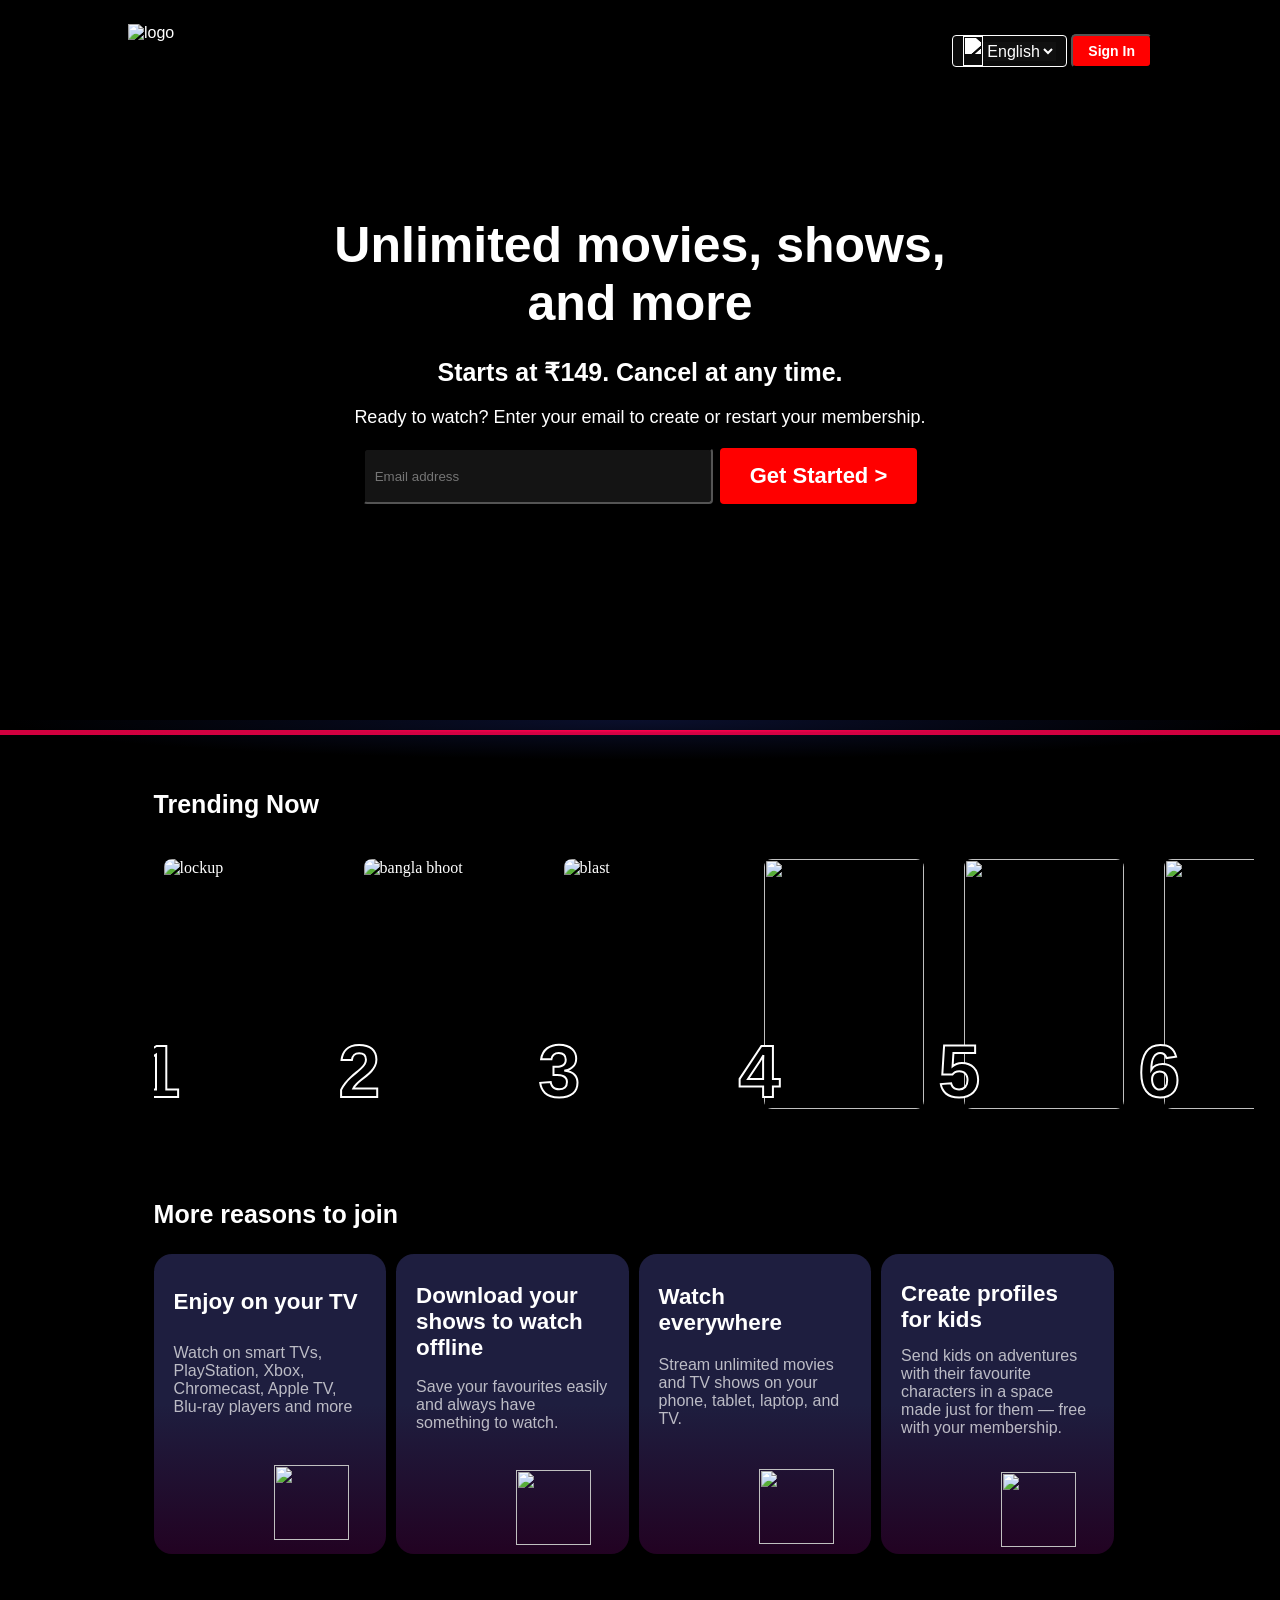
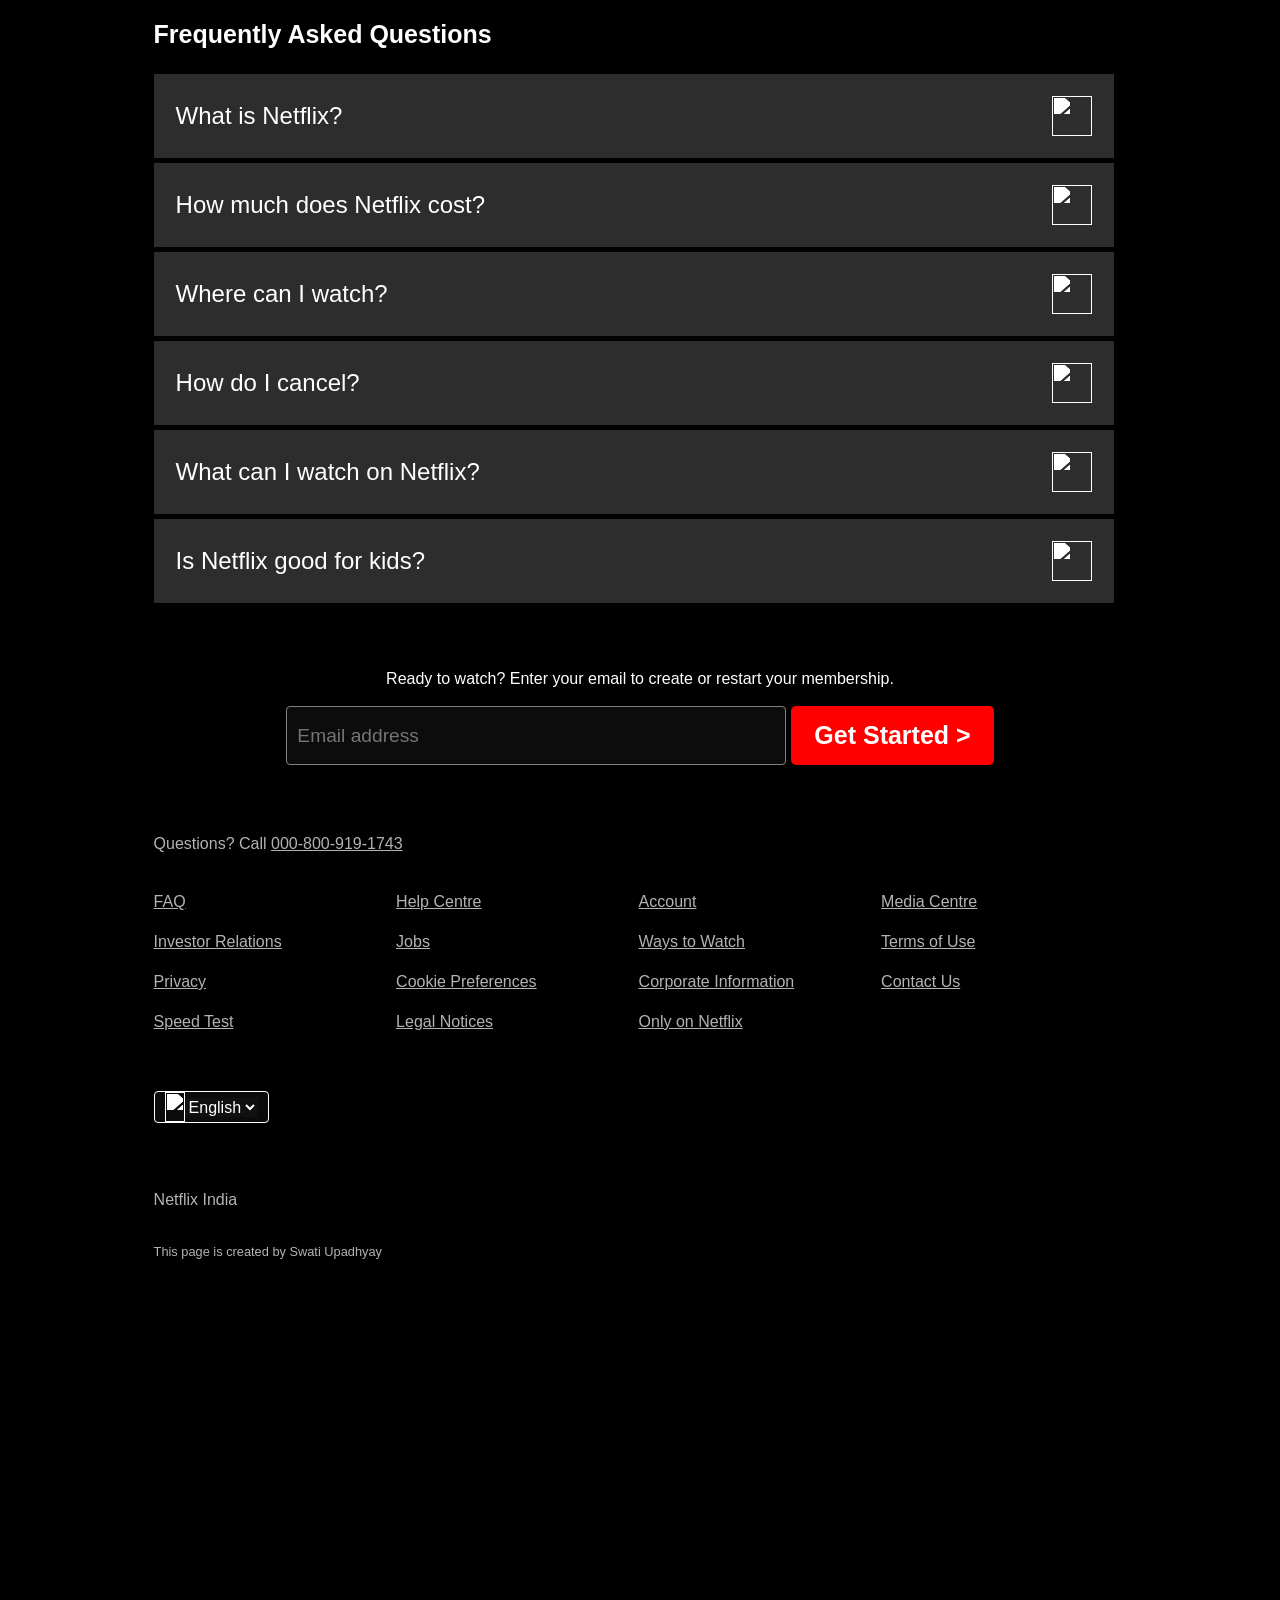
==== Netflix Clone/index.html @ ef4a00c4 "Move project files to repositary root" ====
<!doctype html>
<html lang="en">
  <head>
    <meta charset="UTF-8" />
    <meta name="viewport" content="width=device-width, initial-scale=1.0" />
    <title>Clone Netflix</title>
    <link rel="stylesheet" href="style.css" />
  </head>
  <body>
    <header>
      <div class="box"></div>
      <nav>
        <img  src="./logo.svg" alt="logo" height="45px" width="200px" />
        <div>
          <button class="language-select" style="border:0.5px solid  white;">
            <img src="./ln.svg" alt="" width="20px" height="30px">
            <select >
              <option value="eng">English</option>
              <option value="hind">हिंदी </option>
            </select>
          </button>
          <button class="btn2">Sign In</button>
        </div>
      </nav>
      <div class="content">
        <span>Unlimited movies, shows, and more</span>
        <span>Starts at ₹149. Cancel at any time.</span>
        <span
          >Ready to watch? Enter your email to create or restart your
          membership.</span
        >
        <span class="search">
          <input type="text" placeholder="Email address" />
          <button class="btn-start">Get Started ></button>
        </span>
      </div>
    </header>
    <div class="curved-section">
      
    </div>
    <!-- trending now section -->
    <div class="container">
      <div class="section-title">Trending Now</div>
      <div class="slider">
        <div class="card">
          <img src="./lockup.png" alt="lockup" />
          <div class="number">1</div>
        </div>
        <div class="card">
          <img src="./bangla bhoot.png" alt="bangla bhoot" />
          <div class="number">2</div>
        </div>
        <div class="card">
          <img src="./blast.png" alt="blast" />
          <div class="number">3</div>
        </div>
        <div class="card">
          <img src="./peddi.png" alt="" />
          <div class="number">4</div>
        </div>
        <div class="card">
          <img src="./teach u a lesson.png" alt="" />
          <div class="number">5</div>
        </div>
        <div class="card">
          <img src="./maa behen.png" alt="" />
          <div class="number">6</div>
        </div>
        <div class="card">
          <img src="./the last.png" alt="" />
          <div class="number">7</div>
        </div>
        <div class="card">
          <img src="./dhuran.png" alt="" />
          <div class="number">8</div>
        </div>
        <div class="card">
          <img src="./kaka.png" alt="" />
          <div class="number">9</div>
        </div>
        <div class="card">
          <img src="./sex.png" alt="" />
          <div class="number">10</div>
        </div>
      </div>
    </div>

    <div class="container2">
      <div class="section-title">More reasons to join</div>
      <div class="section">
        <div class="card2">
          <h3>Enjoy on your TV</h3>
          <p>
            Watch on smart TVs, PlayStation, Xbox, Chromecast, Apple TV, Blu-ray
            players and more
          </p>
          <img
            class="small"
            src="./comp.png"
            alt=""
            width="75px"
            height="75px"
          />
        </div>
        <div class="card2">
          <h3>Download your shows to watch offline</h3>
          <p>Save your favourites easily and always have something to watch.</p>
          <img
            class="small"
            src="./smallimg2.png"
            alt=""
            width="75px"
            height="75px"
          />
        </div>
        <div class="card2">
          <h3>Watch everywhere</h3>
          <p>
            Stream unlimited movies and TV shows on your phone, tablet, laptop,
            and TV.
          </p>
          <img
            class="small"
            src="./smallimg3.png"
            alt=""
            width="75px"
            height="75px"
          />
        </div>
        <div class="card2">
          <h3>Create profiles for kids</h3>
          <p>
            Send kids on adventures with their favourite characters in a space
            made just for them — free with your membership.
          </p>
          <img
            class="small"
            src="./smallimage4.png"
            alt=""
            width="75px"
            height="75px"
          />
        </div>
      </div>
    </div>

    <div class="container3">
      <div class="section-title">Frequently Asked Questions</div>
      <div class="questionbox">
        <span class="faq">
          What is Netflix?
          <img class="oop" src="./plus.svg" alt="" height="40px" width="40px" />
        </span>
      </div>
      
      <div class="questionbox">
        <span class="faq">
          How much does Netflix cost?

          <img class="oop" src="./plus.svg" alt="" height="40px" width="40px" />
        </span>
      </div>
      <div class="questionbox">
        <span class="faq">
          Where can I watch?
          <img class="oop" src="./plus.svg" alt="" height="40px" width="40px" />
        </span>
      </div>
      <div class="questionbox">
        <span class="faq">
          How do I cancel?

          <img class="oop" src="./plus.svg" alt="" height="40px" width="40px" />
        </span>
      </div>
      <div class="questionbox">
        <span class="faq">
          What can I watch on Netflix?

          <img class="oop" src="./plus.svg" alt="" height="40px" width="40px" />
        </span>
      </div>
      <div class="questionbox">
        <span class="faq">
          Is Netflix good for kids?
          <img class="oop" src="./plus.svg" alt="" height="40px" width="40px" />
        </span>
      </div>
    </div>
    <div class="content2">
      <p>Ready to watch? Enter your email to create or restart your membership.</p>
            <span class="search" id="search">
              <input type="text" placeholder="Email address">
              <button class="btn-start">Get Started  ></button>
            </span>
    </div>
<!-- footer -->

    <footer>
  <div class="call">
    Questions? Call <a href="#">000-800-919-1743</a>
  </div>
   <div class="foot-grid">
    <div class="foot">
      <a href="#">FAQ</a>
      <a href="#">Investor Relations</a>
      <a href="#">Privacy</a>
      <a href="#">Speed Test</a>
    </div>
    <div class="foot">
      <a href="#">Help Centre</a>
      <a href="#">Jobs</a>
      <a href="#">Cookie Preferences</a>
      <a href="#">Legal Notices</a>
    </div>
    <div class="foot">
      <a href="#">Account</a>
      <a href="#">Ways to Watch</a>
      <a href="#">Corporate Information</a>
      <a href="#">Only on Netflix</a>
    </div>
    <div class="foot">
      <a href="#">Media Centre</a>
      <a href="#">Terms of Use</a>
      <a href="#">Contact Us</a>
     
    </div>
   </div>
   
     <button  id="btn2" class="language-select" style="border:0.5px solid  white;">
            <img src="./ln.svg" alt="" width="20px" height="30px">
            <select >
              <option value="eng">English</option>
              <option value="hind">हिंदी </option>
            </select>
          </button>
   
   <p>Netflix India</p> 
   <p id="para">This page is created by Swati Upadhyay

</p>
    </footer>

    <br /><br /><br /><br /><br /><br /><br /><br /><br /><br /><br /><br /><br /><br /><br /><br /><br /><br /><br /><br />
  </body>
</html>
---- Netflix Clone/style.css ----
* {
  margin: 0;
  padding: 0;
  box-sizing: border-box;
}
body{
  background-color: black;
  color: white;
}

header{
  background-image: url("./bg.png.jpg");
  width: 100%;
  height: 80vh;
  background-size: cover;
  position: relative;
  
}
header .box{
  width: 100%;
  height: 80vh;
  background-color: black;
  opacity: 0.7;
  position: absolute;

}

nav{
    
  width:80%;
    margin:auto;
    display:flex;
    justify-content:space-between;
    align-items:center;
    position:absolute;
    top:24px;
    left:50%;
    transform:translateX(-50%);
    z-index:10;
}
.language-select{
  position: relative;
  display: inline-flex;
  align-items: center;
  justify-content: center;
  background-color: rgba(23,23,23, 0.5);
  border-radius: 4px;
  border: 1px solid white;
  padding: 0px 10px 0px 10px;
  top: 10px;
}

.language-select select option{
  background-color: white;
  color: black;
}
 
select{
  background-color: rgba(23,23,23, 0.5);
  color: white;
  border: none;
   font-size: 1rem;
}
.language-select img{
      filter: brightness(0) invert(1);
}




.btn1{
    padding:10px 15px 10px 15px;
    background-color: rgb(26,26,26,0.9);
    color: white;
    border-radius: 4px;
     font-size: 15px;
    font-weight: 570;
    font-family: Arial, Helvetica, sans-serif;

}
.btn2{
    background-color: red;
    color: white;
    border-radius: 5px;
    padding: 7px 15px 7px 15px;
    font-size: 14px;
    font-weight: 570;
    

}
nav img{
    font-family: Netflix Sans, Helvetica Neue, Segoe UI, Roboto, Ubuntu, sans-serif;
    font-weight: 100;
}
.content{
    display: flex;
    flex-direction: column;
    justify-content: center;
    align-items: center;
    color: white;
    z-index: 10;
    position: relative;
    margin: auto;
    max-width: 38vw;
    height: 100%;
    gap: 10px;
   
    
}
.content> :nth-child(1){
    font-size: 50px;
    font-weight: 700px;
    text-align: center;
    margin: 0px 0px 16px;
    font-family: Helvetica,sans-serif;
    font-weight: bolder;
}
    
.content> :nth-child(2){
  font-size: 25px;
  text-align: center;
  margin: 0px 0px 10px;
  font-weight: bolder;
  font-family: Arial, Helvetica, sans-serif;
  
  }

.content> :nth-child(3){
 
    font-family: Arial, Helvetica, sans-serif;
    font-size: 18px;
  margin: 0px 0px 10px;
}

.search{
  display: flex;
  gap: 2px;
}
.btn-start{
  background-color: red;
  color: white;
  padding: 15px 30px;
  border: 4px;
  text-align: left;
  font-size: 22px;
  border-radius: 4px;
  font-weight: bold;



}
.content input{
  padding: 18px 180px 18px 10px;
  text-align: left;
  border-radius: 4px;
  background-color:rgb(25,25,25,0.8);
  border-color: black;
  margin-right: 5px;
  


}


.curved-section{
  position: relative;
  height: 40px;
  background: radial-gradient(ellipse at top , #0a0f2c 0%,#000 70%);
  overflow: hidden;
}
.curved-section::before{
  position: absolute;
  background: radial-gradient(ellipse at top, rgba(255,0,76,1)0% , rgba(255,0,76,0.8) 40%),rgba(255,0,76,0.1)100%;
  height: 5px;
  content: "";
  top: 10px;
  left: 0;
  right: 0;
}





.container{
 
  height: 380px;
  max-width: 1100px;
  margin-top: 30px;
  margin-left: 12vw;
  margin-right: 12vw;
  width: 100%;

}
.section-title{
  font-size: 25px;
  font-weight: bold;
  margin-bottom: 25px;
  color: white;
  font-family: Arial, Helvetica, sans-serif;
}

.slider{
  display: flex;
  gap: 20px;
  overflow-x:auto;
  scroll-snap-type: x mandatory;
  scrollbar-width: none;
}

.slider::-webkit-scrollbar{
  display: none;
}
.card{
  position: relative;
  flex: 0 0 180px;
  width:  200px;
  height: 280px;
  scroll-snap-align: start;
  border-radius: 8px;
  overflow: visible;
  padding: 15px 10px; 
  transition: transform 0.3s ease, box-shadow ease;
}
.card  img{
  width: 100%;
  height: 100%;
  object-fit: cover;
  display: block;
  border-radius: 8px;
}
.card:hover{
  transform: scale(1.1);
  z-index: 10;
  box-shadow: 0px 10px 20px rgba(255, 255,255);
}
.number{
  position: absolute;
  bottom: 10px;
  left: -15px;
  font-size: 75px;
  color: black;
  -webkit-text-stroke: 2px white;
  font-weight: bold;
  font-family: Arial, Helvetica, sans-serif;
  

}
.container2{
   height: 390px;

  margin-top: 30px;
  margin-left: 12vw;
  margin-right: 12vw;
  width: 75vw;
  overflow:hidden;
}
.section{
  display: flex;
  gap: 10px;
  height: 370px;
  width: 75vw;
}
.card2{

  height: 300px;
  width: 45vw;
  flex: 10px 10px 10px 10px ;
  background: linear-gradient(180deg,#1e1e3f 50%,#220222 100%);
  border-radius: 18px;
  padding: 20px 20px;
  display: flex;
  flex-direction: column;
  justify-content: space-around;
  font-family: Arial, Helvetica, sans-serif;
}
.card2 h3{
  
  font-size: 1.4rem;
}
.card2 p{
  color: rgba(255, 255, 255, 0.7);
}
.small{
  position: relative;
  left: 100px;
  top: 20px;
}
.container3{

  margin-top: 30px;
  margin-left: 12vw;
  margin-right: 12vw;
  width: 75vw;
  overflow:hidden;
  height: 650px;
 
}
.oop{
    width: 40px;
    height: 40px;
    filter: brightness(0) invert(1);
}
.questionbox{
  background-color: #2d2d2d;
  width: 75vw;
  margin: 5px auto;
  
}
.faq{
  display: flex;
  justify-content: space-between;
  align-items: center;
  padding: 22px 22px;
  font-weight: 400;
  font-size: 1.5rem;
  font-family: Arial, Helvetica, sans-serif;

}
.questionbox:hover{
  background-color: #4d4d4d;
}
.content2{
  width: 80vw;
  margin-left: 10vw;
}
.content2 p {
  font-family: Arial, Helvetica, sans-serif;
  text-align: center;
  margin: 0px 0px 18px;

}
.content2 .search{
  display: flex;
  gap: 5px;
  justify-content: center;
}

#search input{
   padding: 12px 372px 12px 10px;
   font-size: 1.2rem;
   background-color: rgb(25,25,25,0.5);
   border: 1px solid gray;
   border-radius: 4px;
   color: white;
}
#search .btn-start{
  border-radius: 5px;
  font-family: Arial, Helvetica, sans-serif;
  font-weight: bold;
   padding: 15px 23px 15px 23px;
   font-size: 25px;
}

footer{
  font-family: Arial, Helvetica, sans-serif;
  margin-top: 70px;
  margin-left: 12vw;
  margin-right: 12vw;
  width: 75vw;  
}
.call{
  color: rgba(255, 255, 255, 0.7);
  margin-bottom: 20px;
}
.call a{
  color: rgba(255, 255, 255, 0.7);

}
.foot-grid{
  display: grid;
  grid-template-columns: repeat(4,1fr);
  gap: 10px;
}
.foot{
  display: flex;
  flex-direction: column;
  gap: 2px;
  width: 100%;
  
}
.foot a{
  color: rgba(255, 255, 255, 0.7);
  padding-top:20px ;
}
footer p{
  color: rgba(255, 255, 255, 0.7);
  padding: 0px;
  margin-top: 75px;
 

}
#para{
  font-size: 0.8rem;
  padding-top: 0px;
  margin-top: 35px;
}

#btn2{
  margin-top: 50px;
}


@media screen and (max-width:768px){

    /* Header */
    header,
    header .box{
        height: 100vh;
    }

    /* Navbar */
    nav{
        width:95%;
        top:10px;
        left:50%;
        transform:translateX(-50%);
        padding:0 10px;
    }

    nav img{
        width:100px;
    }

    .language-select{
        padding:4px 8px;
    }

    select{
        font-size:12px;
    }

    .btn2{
        padding:6px 10px;
        font-size:12px;
    }

    /* Hero content */
    .content{
        width:90%;
        max-width:none;
        padding-top:120px;
        gap:15px;
        text-align:center;
    }

    .content > :nth-child(1){
        font-size:2.3rem;
        line-height:1.2;
        margin-bottom:10px;
    }

    .content > :nth-child(2){
        font-size:1.2rem;
    }

    .content > :nth-child(3){
        font-size:1rem;
    }

    /* Email section */
    .search{
        flex-direction:column;
        width:100%;
        align-items:center;
        gap:10px;
    }

    .content input,
    #search input{
        width:90%;
        padding:15px;
        font-size:1rem;
    }

    .btn-start,
    #search .btn-start{
        width:90%;
        padding:15px;
        font-size:18px;
        text-align:center;
    }

    /* Trending section */
    .container,
    .container2,
    .container3,
    footer{
        width:95%;
        margin:30px auto;
    }

    /* Cards section */
    .section{
        flex-direction:column;
        width:100%;
        height:auto;
        gap:20px;
    }

    .card2{
        width:100%;
        height:auto;
        min-height:220px;
    }

    .small{
        position:static;
        margin-left:auto;
        margin-top:20px;
    }

    /* FAQ */
    .faq{
        font-size:1rem;
        padding:18px;
    }

    .questionbox{
        width:100%;
    }

    /* Footer */
    .foot-grid{
        grid-template-columns:repeat(2,1fr);
        gap:20px;
    }

    footer{
        width:95%;
    }

    /* Prevent horizontal scroll */
    body{
        overflow-x:hidden;
    }
}



.content{
    /* max-width:38vw; */
    width: 90%;
    max-width: 700px
}

.content input{
 
    width: 350px;
    padding: 18px 10px;
    /* padding:18px 180px 18px 10px; */
}

#search input{
    /* padding:12px 372px 12px 10px; */
   
    width: 500px;
    padding: 12px 10px;
}




.content{
    width:90%;
    max-width:700px;
}

.content input{
    width:350px;
    padding:18px 10px;
}

#search input{
    width:500px;
    padding:12px 10px;
}



@media screen and (max-width: 768px) {

    /* General */
    body {
        overflow-x: hidden;
    }

    /* Header */
    header,
    header .box {
        height: 100vh;
    }

    /* Navbar */
    nav {
        width: 95%;
        top: 15px;
        left: 50%;
        transform: translateX(-50%);
    }

    nav img {
        width: 100px;
    }

    .language-select {
        padding: 4px 8px;
    }

    .btn2 {
        padding: 6px 10px;
        font-size: 12px;
    }

    /* Hero Section */
    .content {
        width: 90%;
        max-width: 100%;
        padding-top: 120px;
        gap: 15px;
    }

    .content > :nth-child(1) {
        font-size: 2.2rem;
        line-height: 1.2;
    }

    .content > :nth-child(2) {
        font-size: 1.2rem;
    }

    .content > :nth-child(3) {
        font-size: 1rem;
        text-align: center;
    }

    /* Email form */
    .search {
        flex-direction: column;
        align-items: center;
        width: 100%;
    }

    .content input,
    #search input {
        width: 90%;
        padding: 15px;
    }

    .btn-start,
    #search .btn-start {
        width: 90%;
        padding: 15px;
        font-size: 18px;
        text-align: center;
    }

    /* Trending */
    .container {
        width: 95%;
        margin: 30px auto;
        height: auto;
    }

    .slider {
        gap: 10px;
    }

    .card {
        flex: 0 0 140px;
        width: 140px;
        height: 220px;
    }

    .number {
        font-size: 50px;
        left: -10px;
    }

    /* More Reasons Cards */
    .container2 {
        width: 95%;
        margin: 30px auto;
        height: auto;
        overflow: visible;
    }

    .section {
        display: flex;
        flex-direction: column;
        width: 100%;
        height: auto;
        gap: 20px;
    }

    .card2 {
        width: 100%;
        min-height: 220px;
        height: auto;
    }

    .small {
        position: static;
        margin-left: auto;
        margin-top: 20px;
    }

    /* FAQ */
    .container3 {
        width: 95%;
        margin: 30px auto;
        height: auto;
    }

    .questionbox {
        width: 100%;
    }

    .faq {
        font-size: 1rem;
        padding: 18px;
    }

    /* Footer */
    footer {
        width: 95%;
        margin: 50px auto;
    }

    .foot-grid {
        grid-template-columns: repeat(2, 1fr);
        gap: 20px;
    }
}
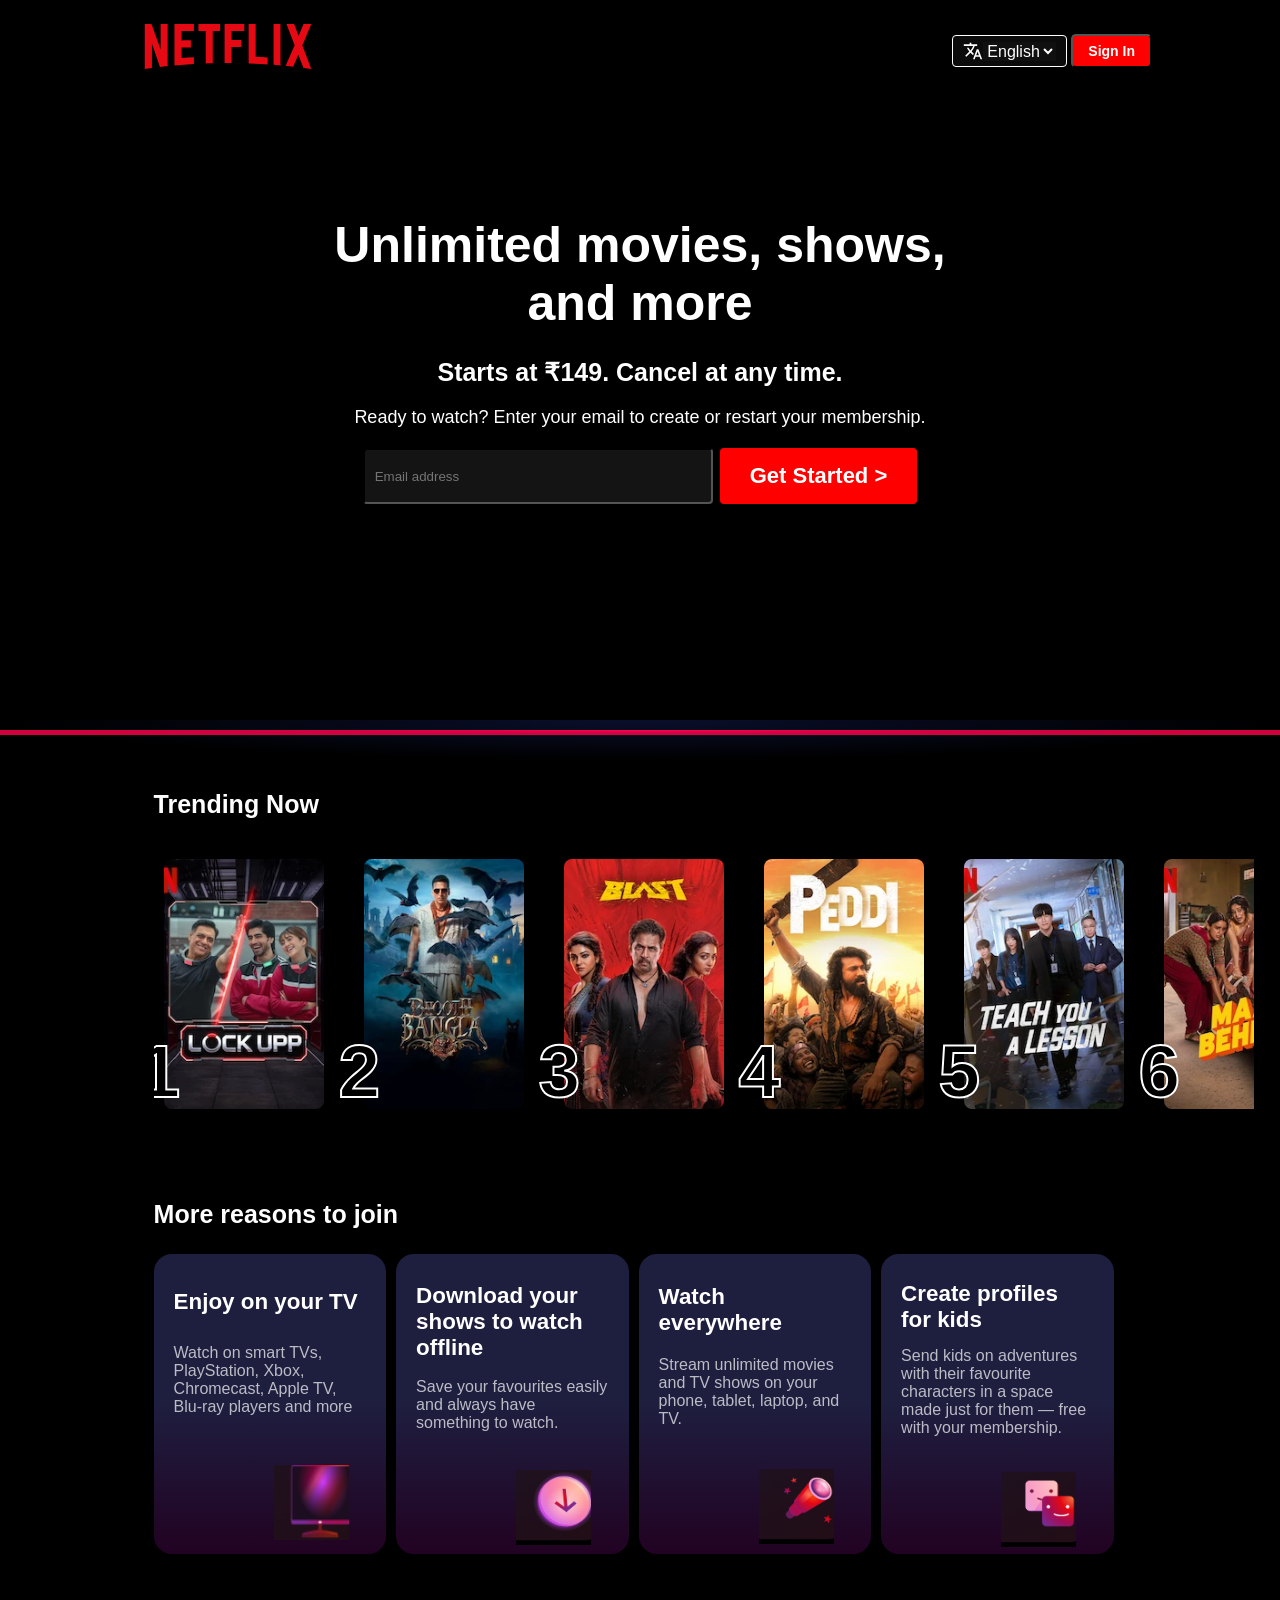
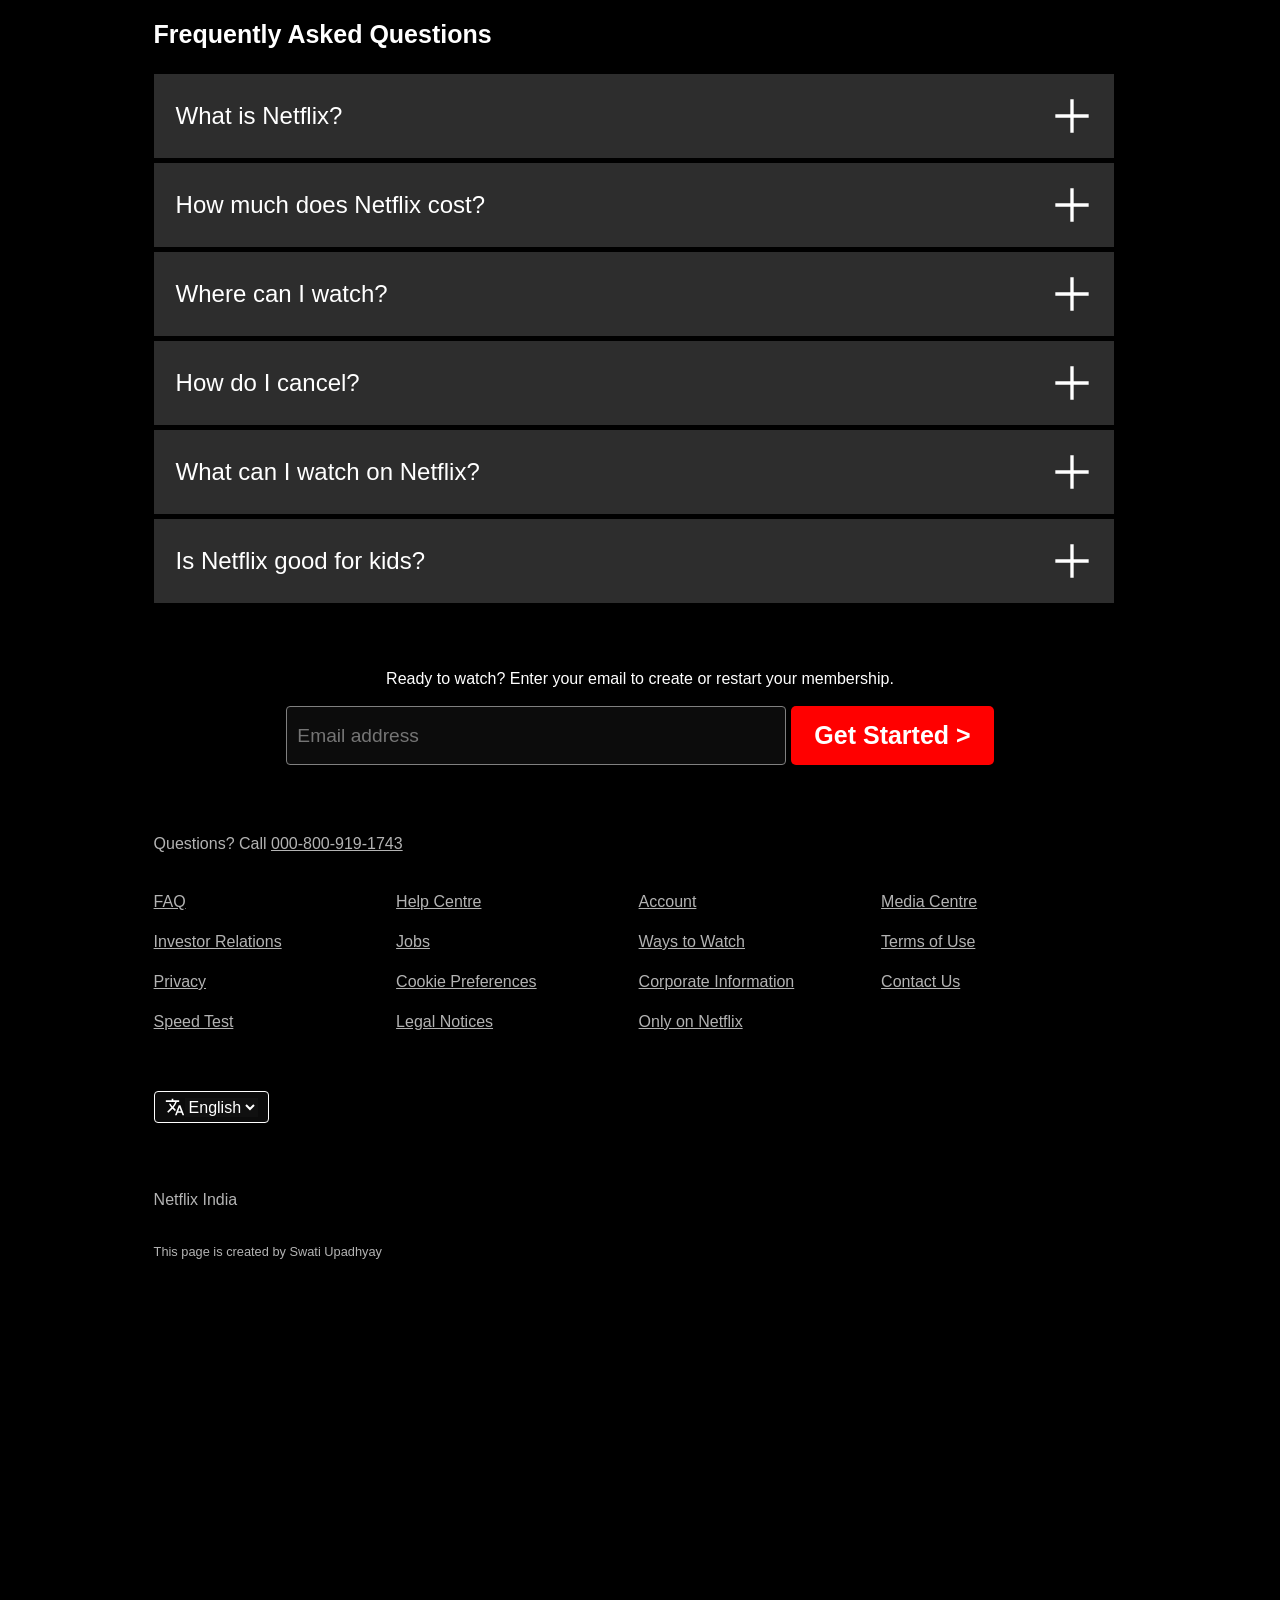
==== commit 40a2eeb7: "fix image paths" ====
--- a/Netflix Clone/index.html
+++ b/Netflix Clone/index.html
@@ -10,10 +10,10 @@
     <header>
       <div class="box"></div>
       <nav>
-        <img  src="./logo.svg" alt="logo" height="45px" width="200px" />
+        <img  src="./images/logo.svg" alt="logo" height="45px" width="200px" />
         <div>
           <button class="language-select" style="border:0.5px solid  white;">
-            <img src="./ln.svg" alt="" width="20px" height="30px">
+            <img src="./images/ln.svg" alt="" width="20px" height="30px">
             <select >
               <option value="eng">English</option>
               <option value="hind">हिंदी </option>
@@ -43,43 +43,43 @@
       <div class="section-title">Trending Now</div>
       <div class="slider">
         <div class="card">
-          <img src="./lockup.png" alt="lockup" />
+          <img src="./images/lockup.png" alt="lockup" />
           <div class="number">1</div>
         </div>
         <div class="card">
-          <img src="./bangla bhoot.png" alt="bangla bhoot" />
+          <img src="./images/bangla bhoot.png" alt="bangla bhoot" />
           <div class="number">2</div>
         </div>
         <div class="card">
-          <img src="./blast.png" alt="blast" />
+          <img src="./images/blast.png" alt="blast" />
           <div class="number">3</div>
         </div>
         <div class="card">
-          <img src="./peddi.png" alt="" />
+          <img src="./images/peddi.png" alt="" />
           <div class="number">4</div>
         </div>
         <div class="card">
-          <img src="./teach u a lesson.png" alt="" />
+          <img src="./images/teach u a lesson.png " alt="" />
           <div class="number">5</div>
         </div>
         <div class="card">
-          <img src="./maa behen.png" alt="" />
+          <img src="./images/maa behen.png " alt="" />
           <div class="number">6</div>
         </div>
         <div class="card">
-          <img src="./the last.png" alt="" />
+          <img src="./images/the last.png" alt="" />
           <div class="number">7</div>
         </div>
         <div class="card">
-          <img src="./dhuran.png" alt="" />
+          <img src="./images/dhuran.png" alt="" />
           <div class="number">8</div>
         </div>
         <div class="card">
-          <img src="./kaka.png" alt="" />
+          <img src="./images/kaka.png" alt="" />
           <div class="number">9</div>
         </div>
         <div class="card">
-          <img src="./sex.png" alt="" />
+          <img src="./images/sex.png" alt="" />
           <div class="number">10</div>
         </div>
       </div>
@@ -96,7 +96,7 @@
           </p>
           <img
             class="small"
-            src="./comp.png"
+            src="./images/comp.png"
             alt=""
             width="75px"
             height="75px"
@@ -107,7 +107,7 @@
           <p>Save your favourites easily and always have something to watch.</p>
           <img
             class="small"
-            src="./smallimg2.png"
+            src="./images/smallimg2.png"
             alt=""
             width="75px"
             height="75px"
@@ -121,7 +121,7 @@
           </p>
           <img
             class="small"
-            src="./smallimg3.png"
+            src="./images/smallimg3.png"
             alt=""
             width="75px"
             height="75px"
@@ -135,7 +135,7 @@
           </p>
           <img
             class="small"
-            src="./smallimage4.png"
+            src="./images/smallimage4.png"
             alt=""
             width="75px"
             height="75px"
@@ -149,7 +149,7 @@
       <div class="questionbox">
         <span class="faq">
           What is Netflix?
-          <img class="oop" src="./plus.svg" alt="" height="40px" width="40px" />
+          <img class="oop" src="./images/plus.svg" alt="" height="40px" width="40px" />
         </span>
       </div>
       
@@ -157,33 +157,33 @@
         <span class="faq">
           How much does Netflix cost?
 
-          <img class="oop" src="./plus.svg" alt="" height="40px" width="40px" />
+          <img class="oop" src="./images/plus.svg" alt="" height="40px" width="40px" />
         </span>
       </div>
       <div class="questionbox">
         <span class="faq">
           Where can I watch?
-          <img class="oop" src="./plus.svg" alt="" height="40px" width="40px" />
+          <img class="oop" src="./images/plus.svg" alt="" height="40px" width="40px" />
         </span>
       </div>
       <div class="questionbox">
         <span class="faq">
           How do I cancel?
 
-          <img class="oop" src="./plus.svg" alt="" height="40px" width="40px" />
+          <img class="oop" src="./images/plus.svg" alt="" height="40px" width="40px" />
         </span>
       </div>
       <div class="questionbox">
         <span class="faq">
           What can I watch on Netflix?
 
-          <img class="oop" src="./plus.svg" alt="" height="40px" width="40px" />
+          <img class="oop" src="./images/plus.svg" alt="" height="40px" width="40px" />
         </span>
       </div>
       <div class="questionbox">
         <span class="faq">
           Is Netflix good for kids?
-          <img class="oop" src="./plus.svg" alt="" height="40px" width="40px" />
+          <img class="oop" src="./images/plus.svg" alt="" height="40px" width="40px" />
         </span>
       </div>
     </div>
@@ -228,7 +228,7 @@
    </div>
    
      <button  id="btn2" class="language-select" style="border:0.5px solid  white;">
-            <img src="./ln.svg" alt="" width="20px" height="30px">
+            <img src="./images/ln.svg" alt="" width="20px" height="30px">
             <select >
               <option value="eng">English</option>
               <option value="hind">हिंदी </option>
--- a/Netflix Clone/style.css
+++ b/Netflix Clone/style.css
@@ -9,7 +9,7 @@
 }
 
 header{
-  background-image: url("./bg.png.jpg");
+  background-image: url("./images/bg.png.jpg");
   width: 100%;
   height: 80vh;
   background-size: cover;
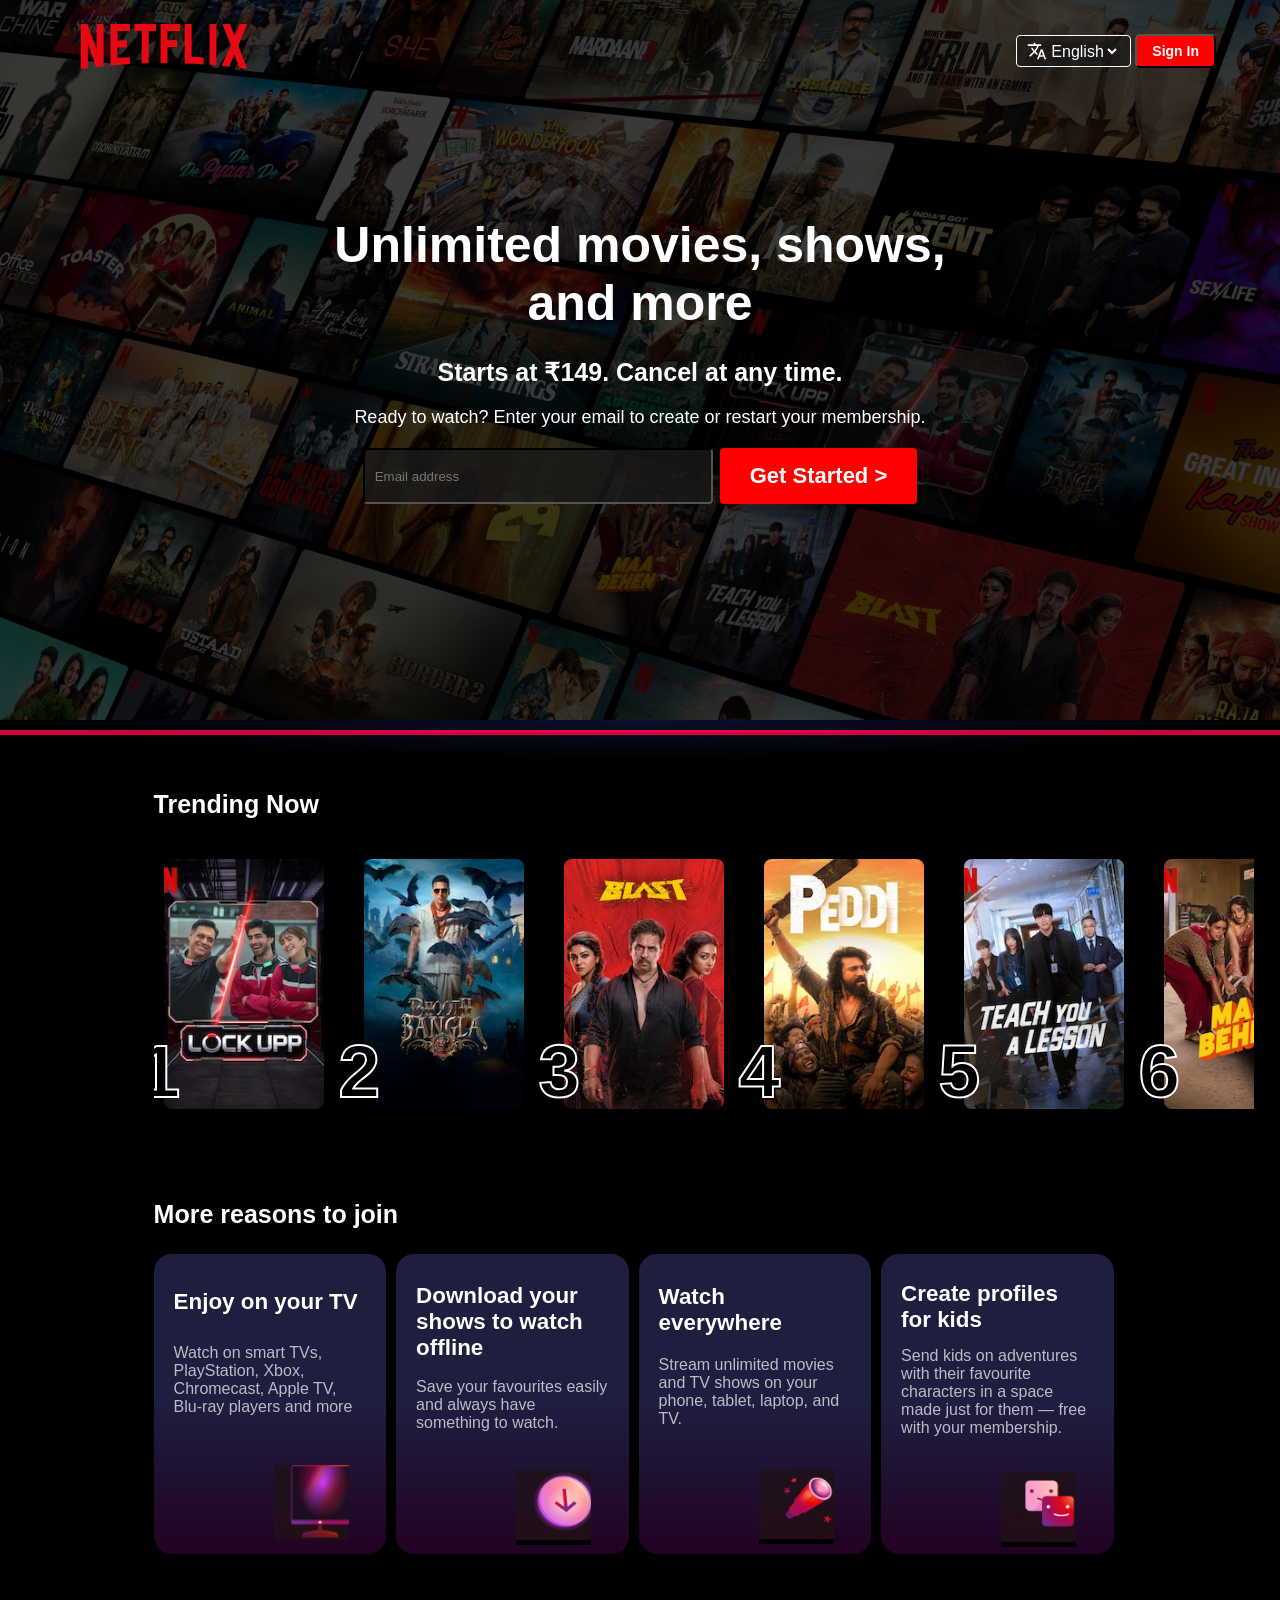
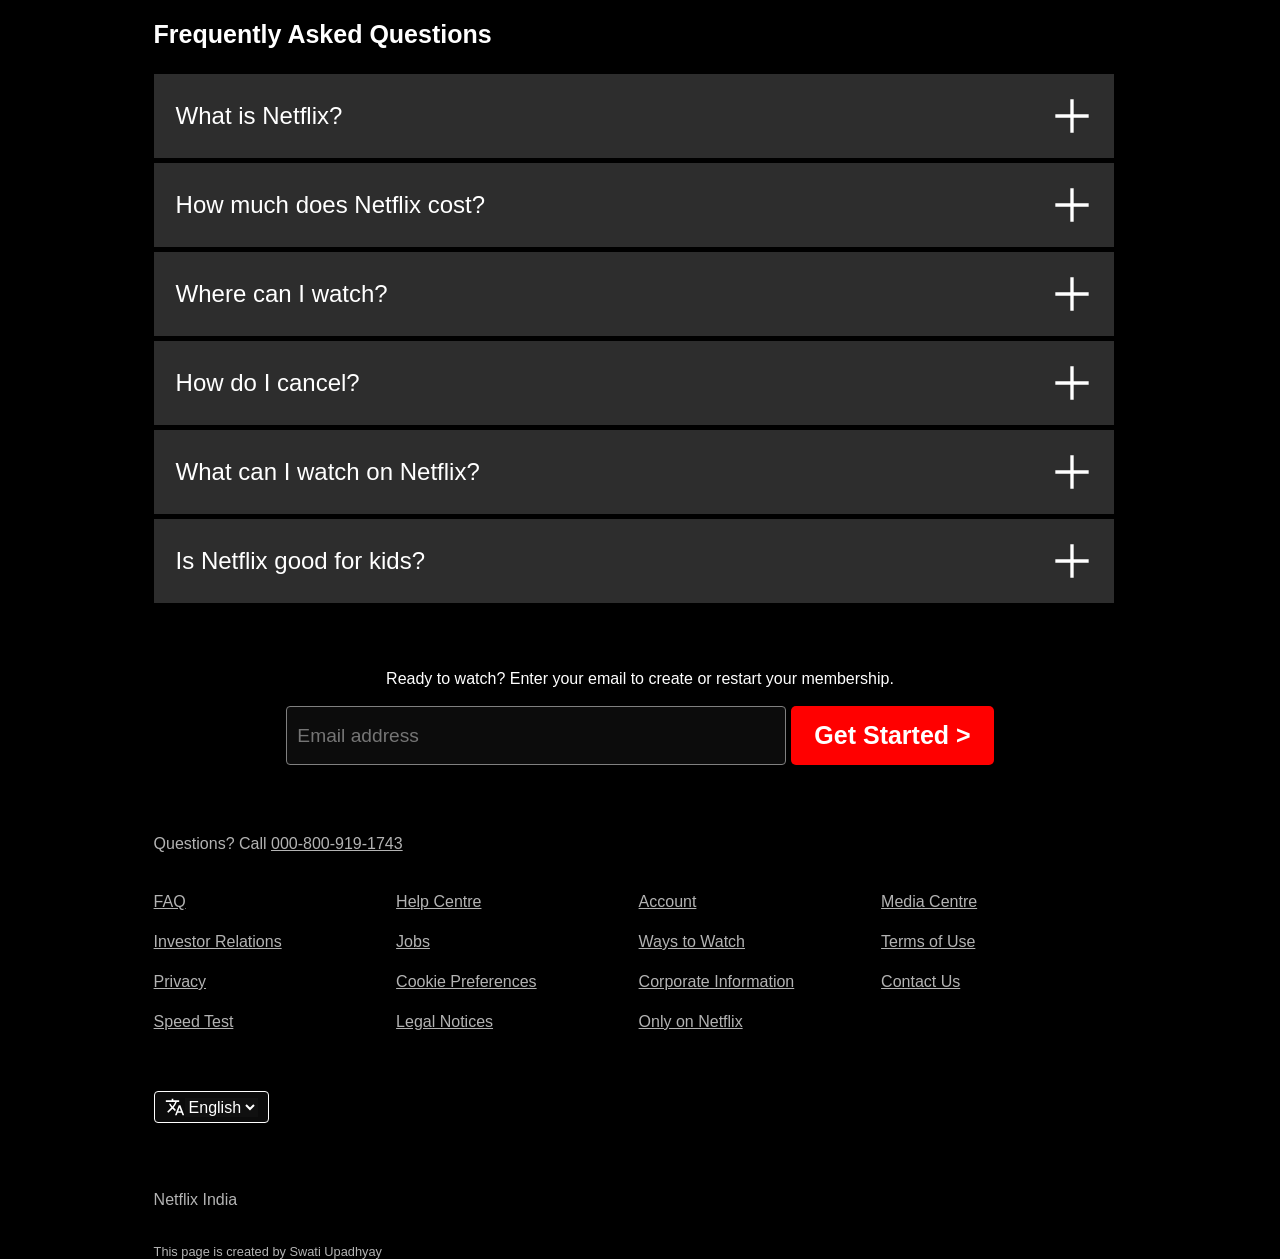
==== commit 07a20a99: "updated netflix clone" ====
--- a/Netflix Clone/index.html
+++ b/Netflix Clone/index.html
@@ -241,6 +241,5 @@
 </p>
     </footer>
 
-    <br /><br /><br /><br /><br /><br /><br /><br /><br /><br /><br /><br /><br /><br /><br /><br /><br /><br /><br /><br />
-  </body>
+    
 </html>
--- a/Netflix Clone/style.css
+++ b/Netflix Clone/style.css
@@ -26,8 +26,7 @@
 }
 
 nav{
-    
-  width:80%;
+    width:min(1200px,90%);
     margin:auto;
     display:flex;
     justify-content:space-between;
@@ -401,140 +400,6 @@
 }
 
 
-@media screen and (max-width:768px){
-
-    /* Header */
-    header,
-    header .box{
-        height: 100vh;
-    }
-
-    /* Navbar */
-    nav{
-        width:95%;
-        top:10px;
-        left:50%;
-        transform:translateX(-50%);
-        padding:0 10px;
-    }
-
-    nav img{
-        width:100px;
-    }
-
-    .language-select{
-        padding:4px 8px;
-    }
-
-    select{
-        font-size:12px;
-    }
-
-    .btn2{
-        padding:6px 10px;
-        font-size:12px;
-    }
-
-    /* Hero content */
-    .content{
-        width:90%;
-        max-width:none;
-        padding-top:120px;
-        gap:15px;
-        text-align:center;
-    }
-
-    .content > :nth-child(1){
-        font-size:2.3rem;
-        line-height:1.2;
-        margin-bottom:10px;
-    }
-
-    .content > :nth-child(2){
-        font-size:1.2rem;
-    }
-
-    .content > :nth-child(3){
-        font-size:1rem;
-    }
-
-    /* Email section */
-    .search{
-        flex-direction:column;
-        width:100%;
-        align-items:center;
-        gap:10px;
-    }
-
-    .content input,
-    #search input{
-        width:90%;
-        padding:15px;
-        font-size:1rem;
-    }
-
-    .btn-start,
-    #search .btn-start{
-        width:90%;
-        padding:15px;
-        font-size:18px;
-        text-align:center;
-    }
-
-    /* Trending section */
-    .container,
-    .container2,
-    .container3,
-    footer{
-        width:95%;
-        margin:30px auto;
-    }
-
-    /* Cards section */
-    .section{
-        flex-direction:column;
-        width:100%;
-        height:auto;
-        gap:20px;
-    }
-
-    .card2{
-        width:100%;
-        height:auto;
-        min-height:220px;
-    }
-
-    .small{
-        position:static;
-        margin-left:auto;
-        margin-top:20px;
-    }
-
-    /* FAQ */
-    .faq{
-        font-size:1rem;
-        padding:18px;
-    }
-
-    .questionbox{
-        width:100%;
-    }
-
-    /* Footer */
-    .foot-grid{
-        grid-template-columns:repeat(2,1fr);
-        gap:20px;
-    }
-
-    footer{
-        width:95%;
-    }
-
-    /* Prevent horizontal scroll */
-    body{
-        overflow-x:hidden;
-    }
-}
 
 
 
@@ -558,177 +423,185 @@
     padding: 12px 10px;
 }
 
-
-
+@media screen and (max-width:768px){
+
+*{
+    overflow-x:hidden;
+}
+
+header,
+header .box{
+    height:100vh;
+}
+
+nav{
+    width:92%;
+    top:18px;
+    left:50%;
+    transform:translateX(-50%);
+    display:flex;
+    justify-content:space-between;
+    align-items:center;
+}
+
+nav img{
+    width:100px;
+    height:auto;
+}
+
+nav>div{
+    display:flex;
+    align-items:center;
+    gap:8px;
+}
+
+.language-select{
+    top:0;
+    padding:4px 8px;
+}
+
+.language-select img{
+    width:16px;
+    height:16px;
+}
+
+.language-select select{
+    font-size:12px;
+}
+
+.btn2{
+    padding:8px 14px;
+    font-size:13px;
+}
 
 .content{
-    width:90%;
-    max-width:700px;
+    max-width:92%;
+    height:100%;
+    justify-content:center;
+    gap:18px;
+    padding-top:25px;
+}
+
+.content>:nth-child(1){
+    font-size:2rem;
+    line-height:1.15;
+    margin-bottom:0;
+}
+
+.content>:nth-child(2){
+    font-size:1.15rem;
+    margin-bottom:0;
+}
+
+.content>:nth-child(3){
+    font-size:.95rem;
+    line-height:1.4;
+    text-align:center;
+}
+
+.search{
+    width:100%;
+    display:flex;
+    flex-direction:column;
+    gap:12px;
 }
 
 .content input{
-    width:350px;
-    padding:18px 10px;
+    width:100%;
+    padding:16px;
+    font-size:16px;
+}
+
+.btn-start{
+    width:100%;
+    text-align:center;
+    font-size:18px;
+    padding:15px;
+}
+
+.curved-section{
+    height:28px;
+}
+
+.container,
+.container2,
+.container3,
+.content2,
+footer{
+      height:auto !important;
+    overflow:visible;
+
+.section-title{
+    font-size:1.4rem;
+}
+
+.card{
+    flex:0 0 140px;
+    width:140px;
+    height:210px;
+}
+
+.number{
+    font-size:58px;
+}
+
+.section{
+    width:100%;
+    height:auto;
+    display:flex;
+    flex-direction:column;
+    gap:15px;
+}
+
+.card2{
+    width:100%;
+    height:auto;
+    min-height:220px;
+}
+
+.small{
+    position:static;
+    margin-left:auto;
+    margin-top:20px;
+}
+
+.questionbox{
+    width:100%;
+}
+
+.faq{
+    font-size:1.1rem;
+    padding:20px;
+}
+
+.oop{
+    width:28px;
+    height:28px;
+}
+
+.content2 .search{
+    flex-direction:column;
 }
 
 #search input{
-    width:500px;
-    padding:12px 10px;
-}
-
-
-
-@media screen and (max-width: 768px) {
-
-    /* General */
-    body {
-        overflow-x: hidden;
-    }
-
-    /* Header */
-    header,
-    header .box {
-        height: 100vh;
-    }
-
-    /* Navbar */
-    nav {
-        width: 95%;
-        top: 15px;
-        left: 50%;
-        transform: translateX(-50%);
-    }
-
-    nav img {
-        width: 100px;
-    }
-
-    .language-select {
-        padding: 4px 8px;
-    }
-
-    .btn2 {
-        padding: 6px 10px;
-        font-size: 12px;
-    }
-
-    /* Hero Section */
-    .content {
-        width: 90%;
-        max-width: 100%;
-        padding-top: 120px;
-        gap: 15px;
-    }
-
-    .content > :nth-child(1) {
-        font-size: 2.2rem;
-        line-height: 1.2;
-    }
-
-    .content > :nth-child(2) {
-        font-size: 1.2rem;
-    }
-
-    .content > :nth-child(3) {
-        font-size: 1rem;
-        text-align: center;
-    }
-
-    /* Email form */
-    .search {
-        flex-direction: column;
-        align-items: center;
-        width: 100%;
-    }
-
-    .content input,
-    #search input {
-        width: 90%;
-        padding: 15px;
-    }
-
-    .btn-start,
-    #search .btn-start {
-        width: 90%;
-        padding: 15px;
-        font-size: 18px;
-        text-align: center;
-    }
-
-    /* Trending */
-    .container {
-        width: 95%;
-        margin: 30px auto;
-        height: auto;
-    }
-
-    .slider {
-        gap: 10px;
-    }
-
-    .card {
-        flex: 0 0 140px;
-        width: 140px;
-        height: 220px;
-    }
-
-    .number {
-        font-size: 50px;
-        left: -10px;
-    }
-
-    /* More Reasons Cards */
-    .container2 {
-        width: 95%;
-        margin: 30px auto;
-        height: auto;
-        overflow: visible;
-    }
-
-    .section {
-        display: flex;
-        flex-direction: column;
-        width: 100%;
-        height: auto;
-        gap: 20px;
-    }
-
-    .card2 {
-        width: 100%;
-        min-height: 220px;
-        height: auto;
-    }
-
-    .small {
-        position: static;
-        margin-left: auto;
-        margin-top: 20px;
-    }
-
-    /* FAQ */
-    .container3 {
-        width: 95%;
-        margin: 30px auto;
-        height: auto;
-    }
-
-    .questionbox {
-        width: 100%;
-    }
-
-    .faq {
-        font-size: 1rem;
-        padding: 18px;
-    }
-
-    /* Footer */
-    footer {
-        width: 95%;
-        margin: 50px auto;
-    }
-
-    .foot-grid {
-        grid-template-columns: repeat(2, 1fr);
-        gap: 20px;
-    }
-}
+    width:100%;
+    padding:16px;
+    font-size:16px;
+}
+
+#search .btn-start{
+    width:100%;
+    font-size:18px;
+}
+
+.foot-grid{
+    grid-template-columns:repeat(2,1fr);
+    gap:20px;
+}
+
+footer p{
+    margin-top:40px;
+}
+
+}
+}
